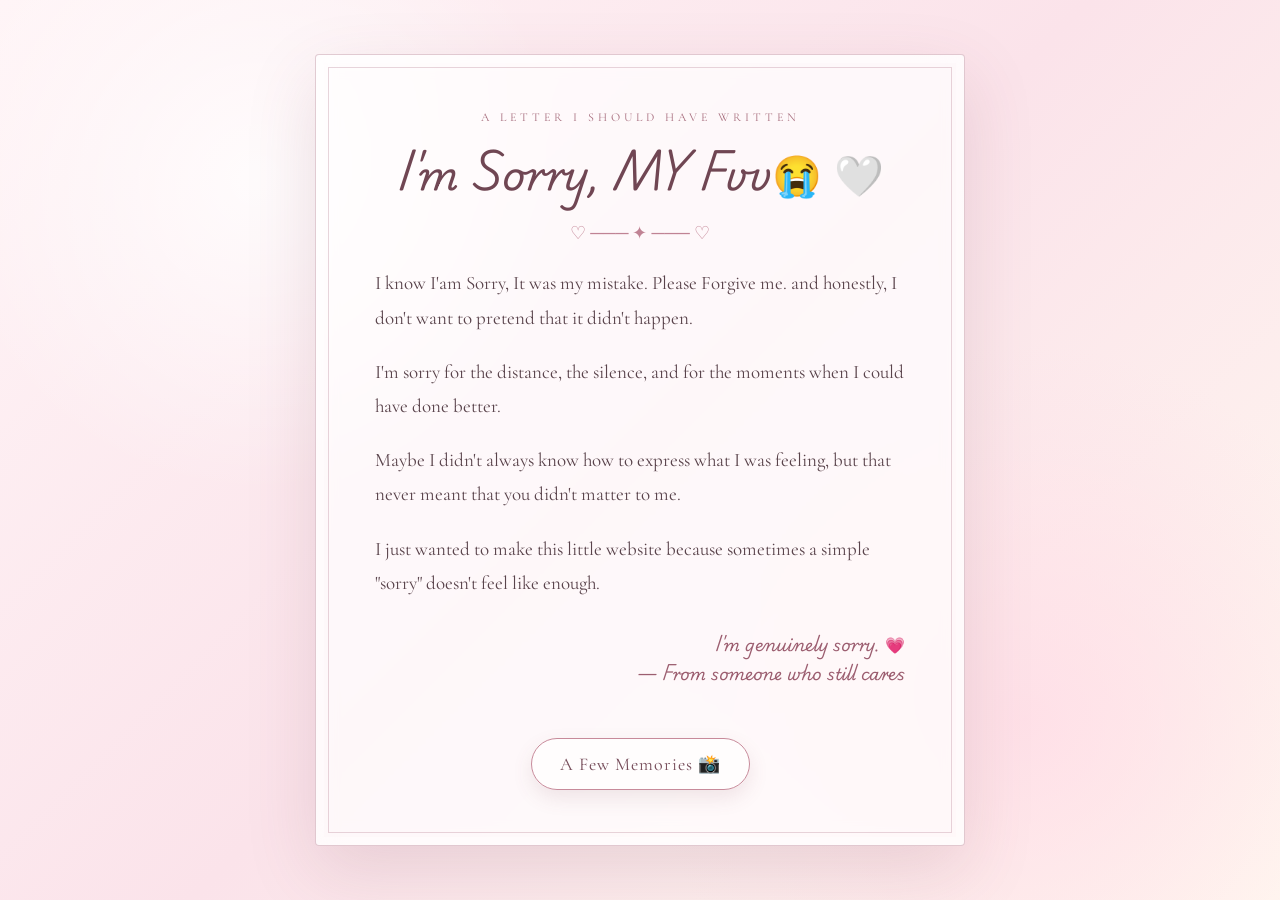
==== letter.html @ 3dc0174b "Add files via upload" ====
<!DOCTYPE html>
<html lang="en">
<head>

<meta charset="UTF-8">
<meta name="viewport" content="width=device-width, initial-scale=1.0">

<title>A Letter For You 💌</title>

<link rel="stylesheet" href="style.css">

<link rel="preconnect" href="https://fonts.googleapis.com">
<link rel="preconnect" href="https://fonts.gstatic.com" crossorigin>

<link href="https://fonts.googleapis.com/css2?family=Cormorant+Garamond:wght@400;500;600;700&family=Playwrite+AU+VIC:wght@100..400&display=swap" rel="stylesheet">

</head>

<body>

<div class="floating-hearts"></div>

<main class="page">

    <div class="paper">

        <p class="small-title">A LETTER I SHOULD HAVE WRITTEN</p>

        <h2>I'm Sorry, MY Fvv😭 🤍</h2>

        <div class="divider">♡ ─── ✦ ─── ♡</div>

        <div class="letter-text">

            <p>
                I know I'am Sorry, It was my mistake. Please Forgive me.
                and honestly, I don't want to pretend that it didn't happen.
            </p>

            <p>
                I'm sorry for the distance, the silence,
                and for the moments when I could have done better.
            </p>

            <p>
                Maybe I didn't always know how to express
                what I was feeling, but that never meant
                that you didn't matter to me.
            </p>

            <p>
                I just wanted to make this little website
                because sometimes a simple "sorry" doesn't
                feel like enough.
            </p>

            <p class="signature">
                I'm genuinely sorry. 💗
                <br>
                — From someone who still cares
            </p>

        </div>

        <button onclick="goTo('memories.html')" class="main-btn">
            A Few Memories 📸
        </button>

    </div>

</main>

<script src="script.js"></script>

</body>
</html>
---- style.css ----
/* ================================
   RESET
================================ */

* {
    margin: 0;
    padding: 0;
    box-sizing: border-box;
}


/* ================================
   BODY
================================ */

body {

    min-height: 100vh;

    background:
        radial-gradient(circle at 20% 20%, rgba(255,255,255,.8), transparent 25%),
        radial-gradient(circle at 80% 80%, rgba(255,220,230,.8), transparent 30%),
        linear-gradient(135deg, #fff5f7, #fbe3ea, #fff8f0);

    color: #59434b;

    font-family: "Cormorant Garamond", serif;

    overflow-x: hidden;
}


/* ================================
   FLOATING HEARTS
================================ */

.floating-hearts {

    position: fixed;

    inset: 0;

    pointer-events: none;

    overflow: hidden;

    z-index: 0;
}

.heart-float {

    position: absolute;

    bottom: -30px;

    font-size: 20px;

    opacity: .55;

    animation: floatUp linear forwards;
}

@keyframes floatUp {

    from {
        transform: translateY(0) rotate(0deg);
        opacity: 0;
    }

    20% {
        opacity: .7;
    }

    to {
        transform: translateY(-110vh) rotate(25deg);
        opacity: 0;
    }
}


/* ================================
   HOME
================================ */

.home {

    min-height: 100vh;

    display: flex;

    align-items: center;

    justify-content: center;

    padding: 25px;

    position: relative;
}


/* ================================
   MAIN CARDS
================================ */

.intro-card,
.paper,
.memory-card,
.promise-card,
.final-card {

    position: relative;

    z-index: 2;

    width: min(650px, 94%);

    padding: 55px 40px;

    text-align: center;

    background: rgba(255,255,255,.72);

    backdrop-filter: blur(10px);

    border: 1px solid rgba(170,110,130,.35);

    box-shadow:
        0 25px 70px rgba(120,70,90,.15),
        inset 0 0 0 8px rgba(255,255,255,.35);

    border-radius: 4px;
}


/* Decorative double border */

.intro-card::before,
.paper::before,
.memory-card::before,
.promise-card::before,
.final-card::before {

    content: "";

    position: absolute;

    inset: 12px;

    border: 1px solid rgba(170,110,130,.28);

    pointer-events: none;
}


/* ================================
   TYPOGRAPHY
================================ */

.small-title {

    letter-spacing: 4px;

    font-size: 12px;

    color: #a56b7b;

    margin-bottom: 20px;
}


h1,
h2 {

    font-family: "Playwrite AU VIC", cursive;

    font-weight: 400;

    color: #704653;

    line-height: 1.4;
}


h1 {

    font-size: clamp(32px, 7vw, 55px);
}


h2 {

    font-size: clamp(25px, 6vw, 40px);

    margin-bottom: 10px;
}


h1 span {

    color: #b7657c;
}


.divider {

    margin: 22px 0;

    color: #c08394;

    font-size: 18px;
}


/* ================================
   TEXT
================================ */

.intro-text {

    max-width: 470px;

    margin: auto;

    font-size: 21px;

    line-height: 1.7;
}


.letter-text {

    text-align: left;

    font-size: 19px;

    line-height: 1.8;

    max-width: 530px;

    margin: auto;
}


.letter-text p {

    margin-bottom: 20px;
}


.signature {

    text-align: right;

    font-family: "Playwrite AU VIC", cursive;

    font-size: 16px;

    color: #9c5e70;

    margin-top: 30px;
}


/* ================================
   BUTTON
================================ */

.main-btn {

    margin-top: 30px;

    padding: 14px 28px;

    border: 1px solid #c78a9a;

    background: rgba(255,255,255,.65);

    color: #754b58;

    font-family: "Cormorant Garamond", serif;

    font-size: 18px;

    letter-spacing: 1px;

    cursor: pointer;

    border-radius: 30px;

    transition: .35s ease;

    box-shadow: 0 8px 20px rgba(130,70,90,.12);
}


.main-btn:hover {

    transform: translateY(-4px);

    background: #fff;

    box-shadow: 0 12px 30px rgba(130,70,90,.2);
}


/* ================================
   PAGES
================================ */

.page {

    min-height: 100vh;

    display: flex;

    justify-content: center;

    align-items: center;

    padding: 35px 15px;

    position: relative;
}


/* ================================
   MEMORY GRID
================================ */

.photo-grid {

    display: grid;

    grid-template-columns: repeat(3, 1fr);

    gap: 18px;

    margin-top: 30px;
}


.photo-box {

    background: white;

    padding: 8px;

    box-shadow: 0 10px 25px rgba(100,60,70,.15);

    transform: rotate(-2deg);

    transition: .3s ease;
}


.photo-box:nth-child(2) {
    transform: rotate(2deg);
}


.photo-box:nth-child(3) {
    transform: rotate(-1deg);
}


.photo-box:hover {

    transform: translateY(-8px) rotate(0deg);
}


.photo-box img {

    width: 100%;

    aspect-ratio: 1 / 1;

    object-fit: cover;

    display: block;
}


.photo-box p {

    padding: 10px 3px 5px;

    font-size: 15px;
}


/* ================================
   PROMISE
================================ */

.flower {

    font-size: 45px;

    margin-bottom: 10px;
}


.big-message {

    font-size: 21px;

    line-height: 1.7;
}


/* ================================
   FINAL PAGE
================================ */

.final-page {

    min-height: 100vh;

    display: flex;

    justify-content: center;

    align-items: center;

    padding: 25px;

    text-align: center;
}


.heart {

    font-size: 70px;

    color: #bd6d82;

    animation: heartbeat 1.5s infinite;
}


@keyframes heartbeat {

    0%, 100% {
        transform: scale(1);
    }

    50% {
        transform: scale(1.15);
    }
}


.final-card p {

    font-size: 21px;

    line-height: 1.7;

    max-width: 480px;

    margin: auto;
}


.final-line {

    font-family: "Playwrite AU VIC", cursive;

    color: #a85e72;

    margin-top: 25px !important;
}


.final-card .signature {

    text-align: center;

    margin-top: 30px;
}


/* ================================
   CORNER DECORATIONS
================================ */

.corner {

    position: fixed;

    font-size: 35px;

    color: rgba(170,100,120,.5);

    z-index: 1;
}


.top-left {
    top: 20px;
    left: 25px;
}


.top-right {
    top: 20px;
    right: 25px;
}


.bottom-left {
    bottom: 20px;
    left: 25px;
}


.bottom-right {
    bottom: 20px;
    right: 25px;
}


/* ================================
   MOBILE
================================ */

@media (max-width: 600px) {

    .intro-card,
    .paper,
    .memory-card,
    .promise-card,
    .final-card {

        padding: 45px 25px;
    }

    .photo-grid {

        grid-template-columns: 1fr;

        max-width: 300px;

        margin-left: auto;

        margin-right: auto;
    }

    .letter-text {

        font-size: 18px;
    }

    .big-message {

        font-size: 19px;
    }

    .corner {

        font-size: 25px;
    }
}
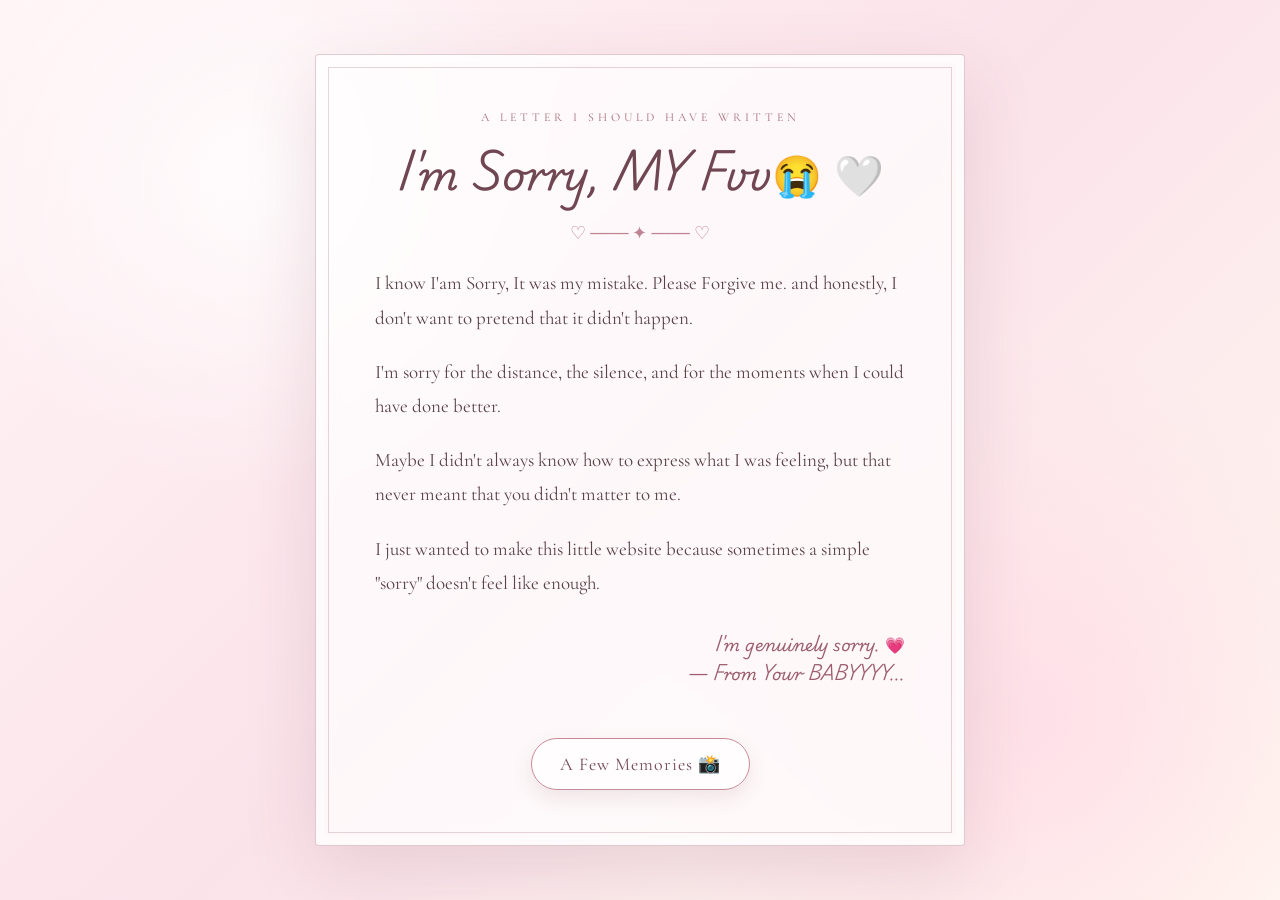
==== commit da771f65: "Change signature in letter.html Updated the signature in the letter text." ====
--- a/letter.html
+++ b/letter.html
@@ -57,7 +57,7 @@
             <p class="signature">
                 I'm genuinely sorry. 💗
                 <br>
-                — From someone who still cares
+                — From Your BABYYYY...
             </p>
 
         </div>
@@ -73,4 +73,4 @@
 <script src="script.js"></script>
 
 </body>
-</html>+</html>
